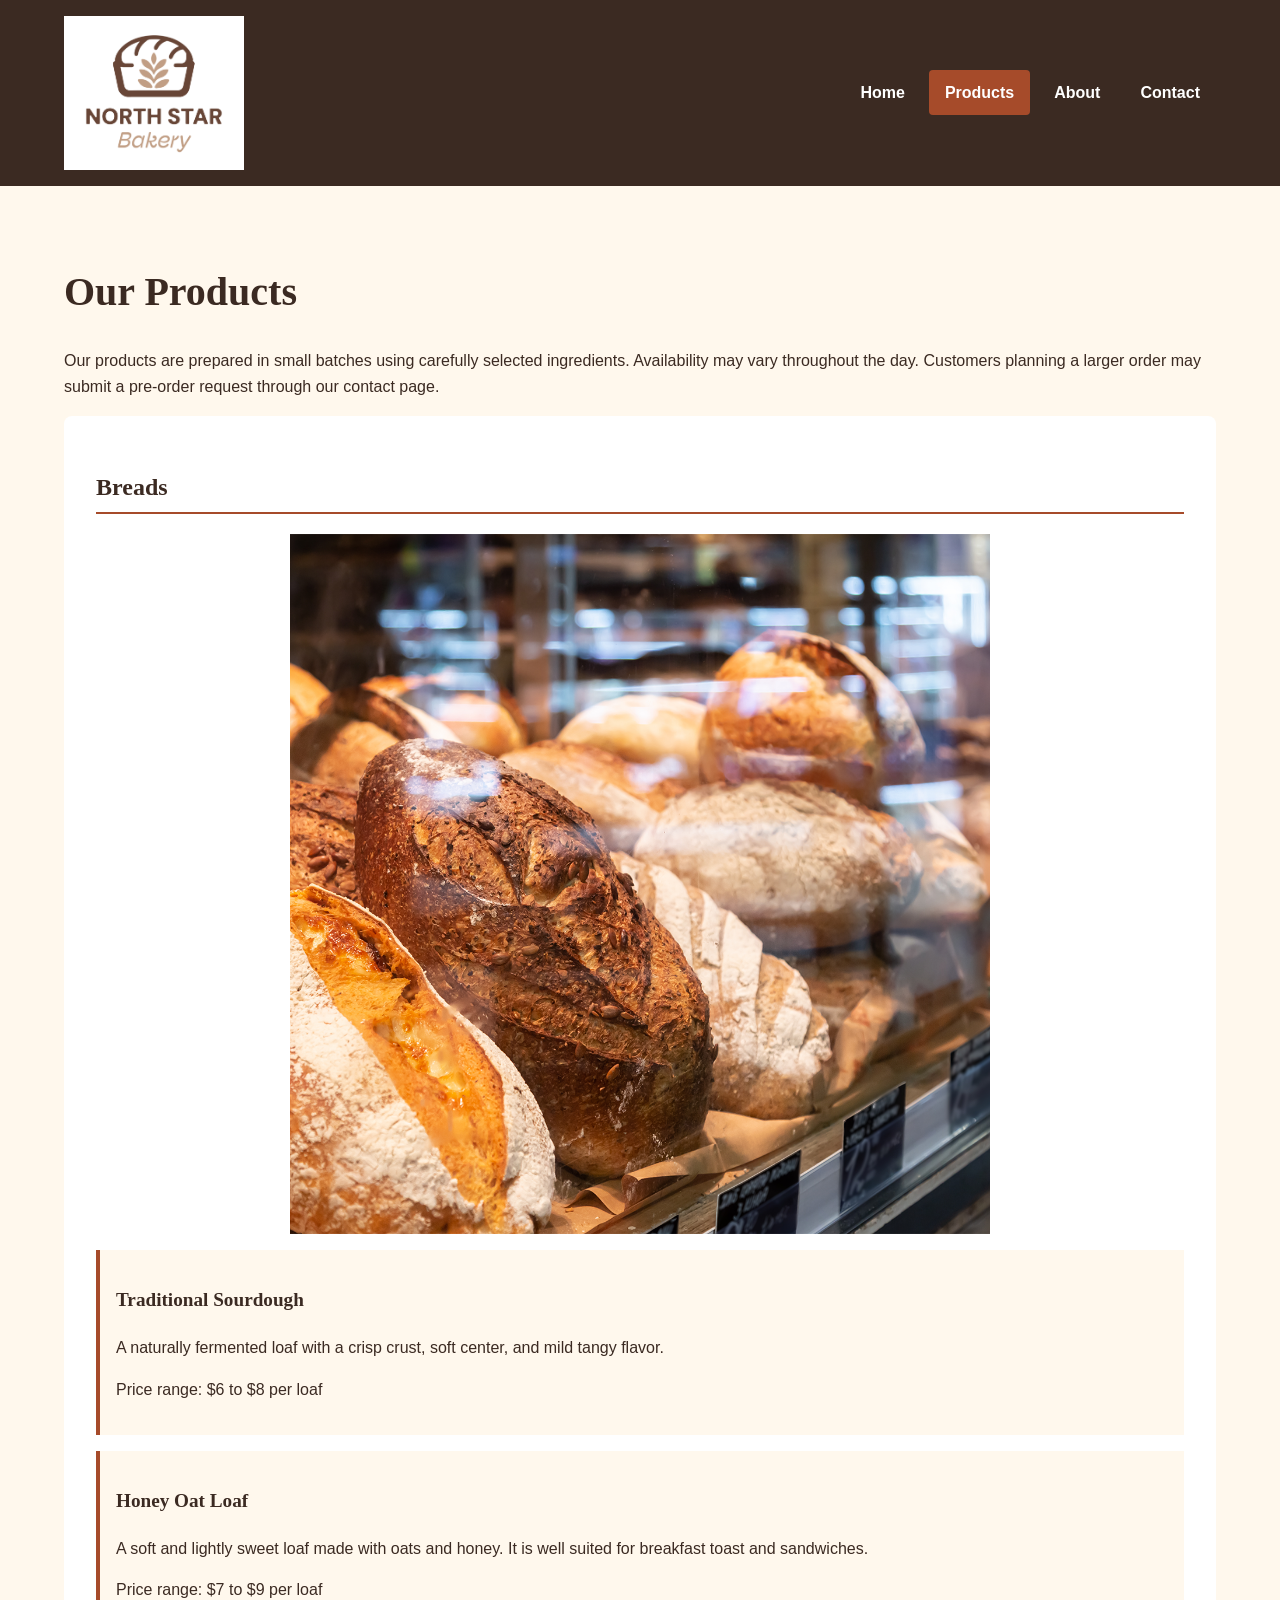
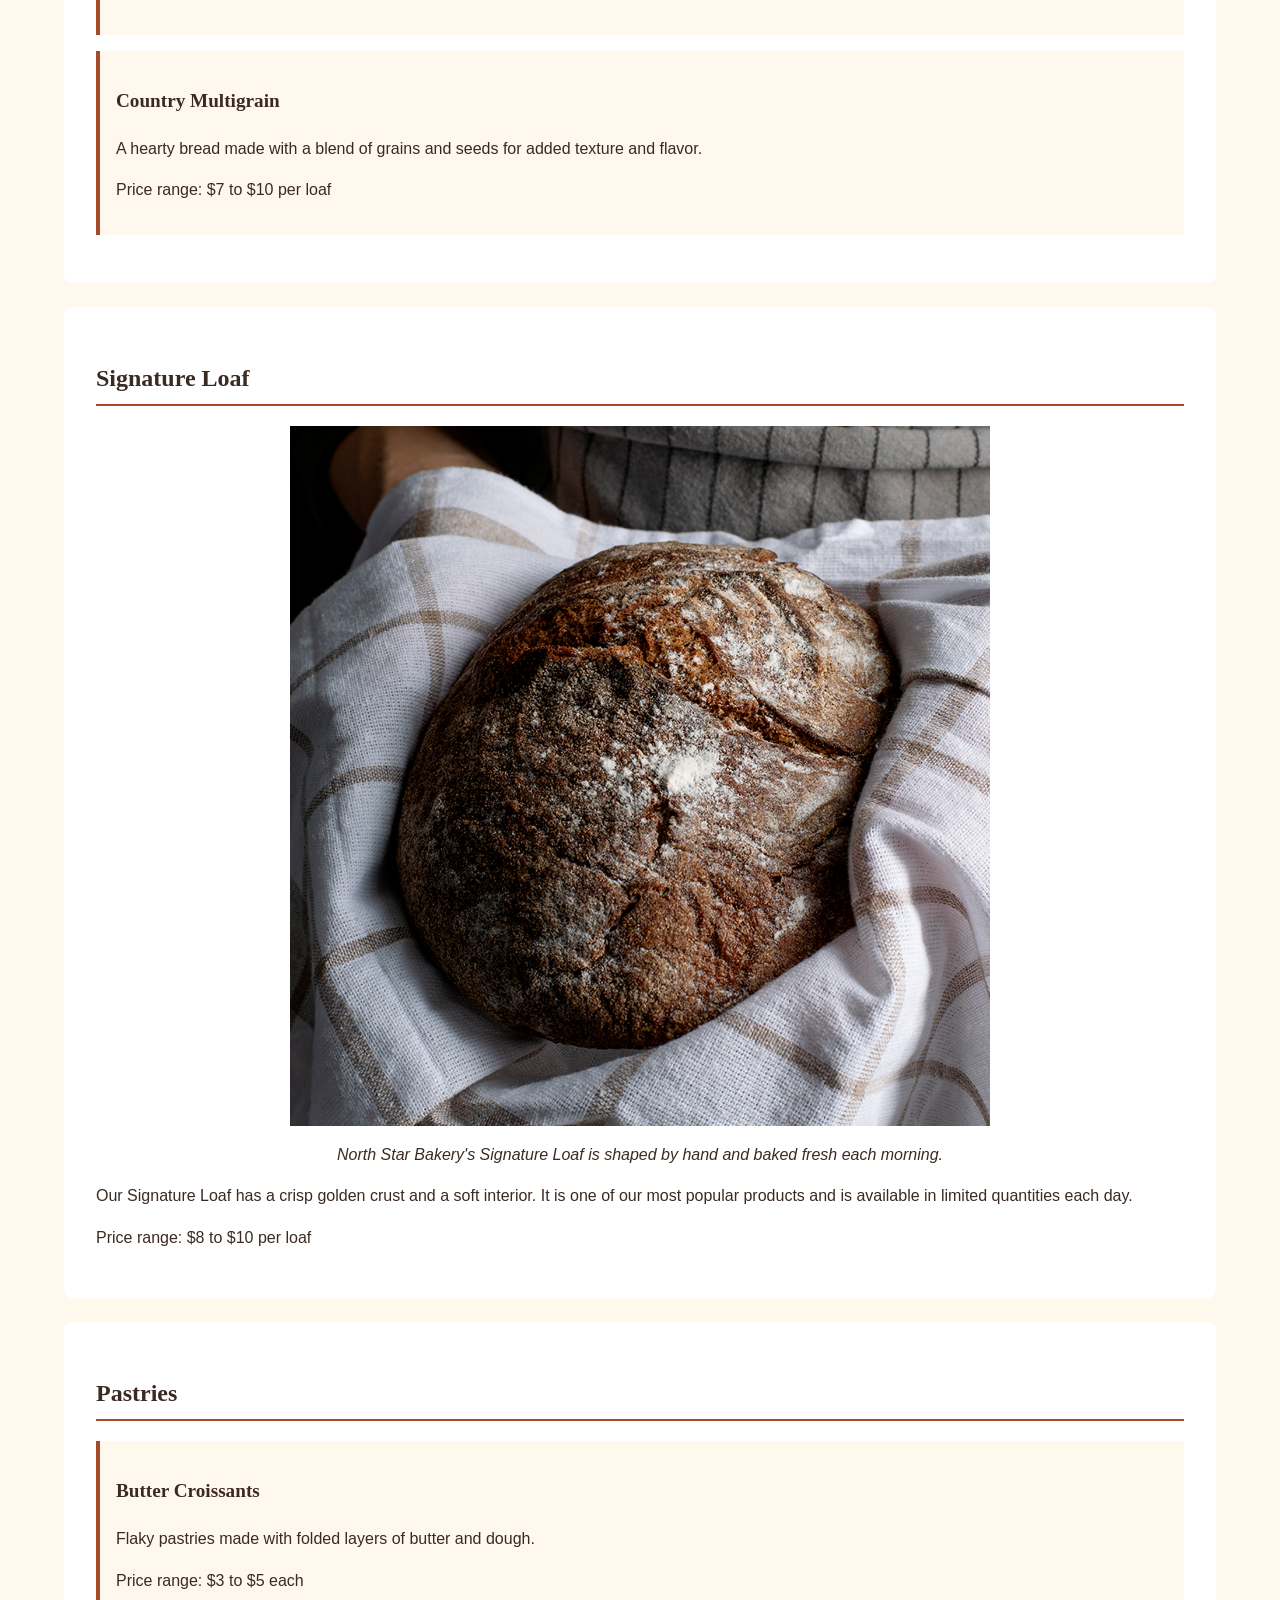
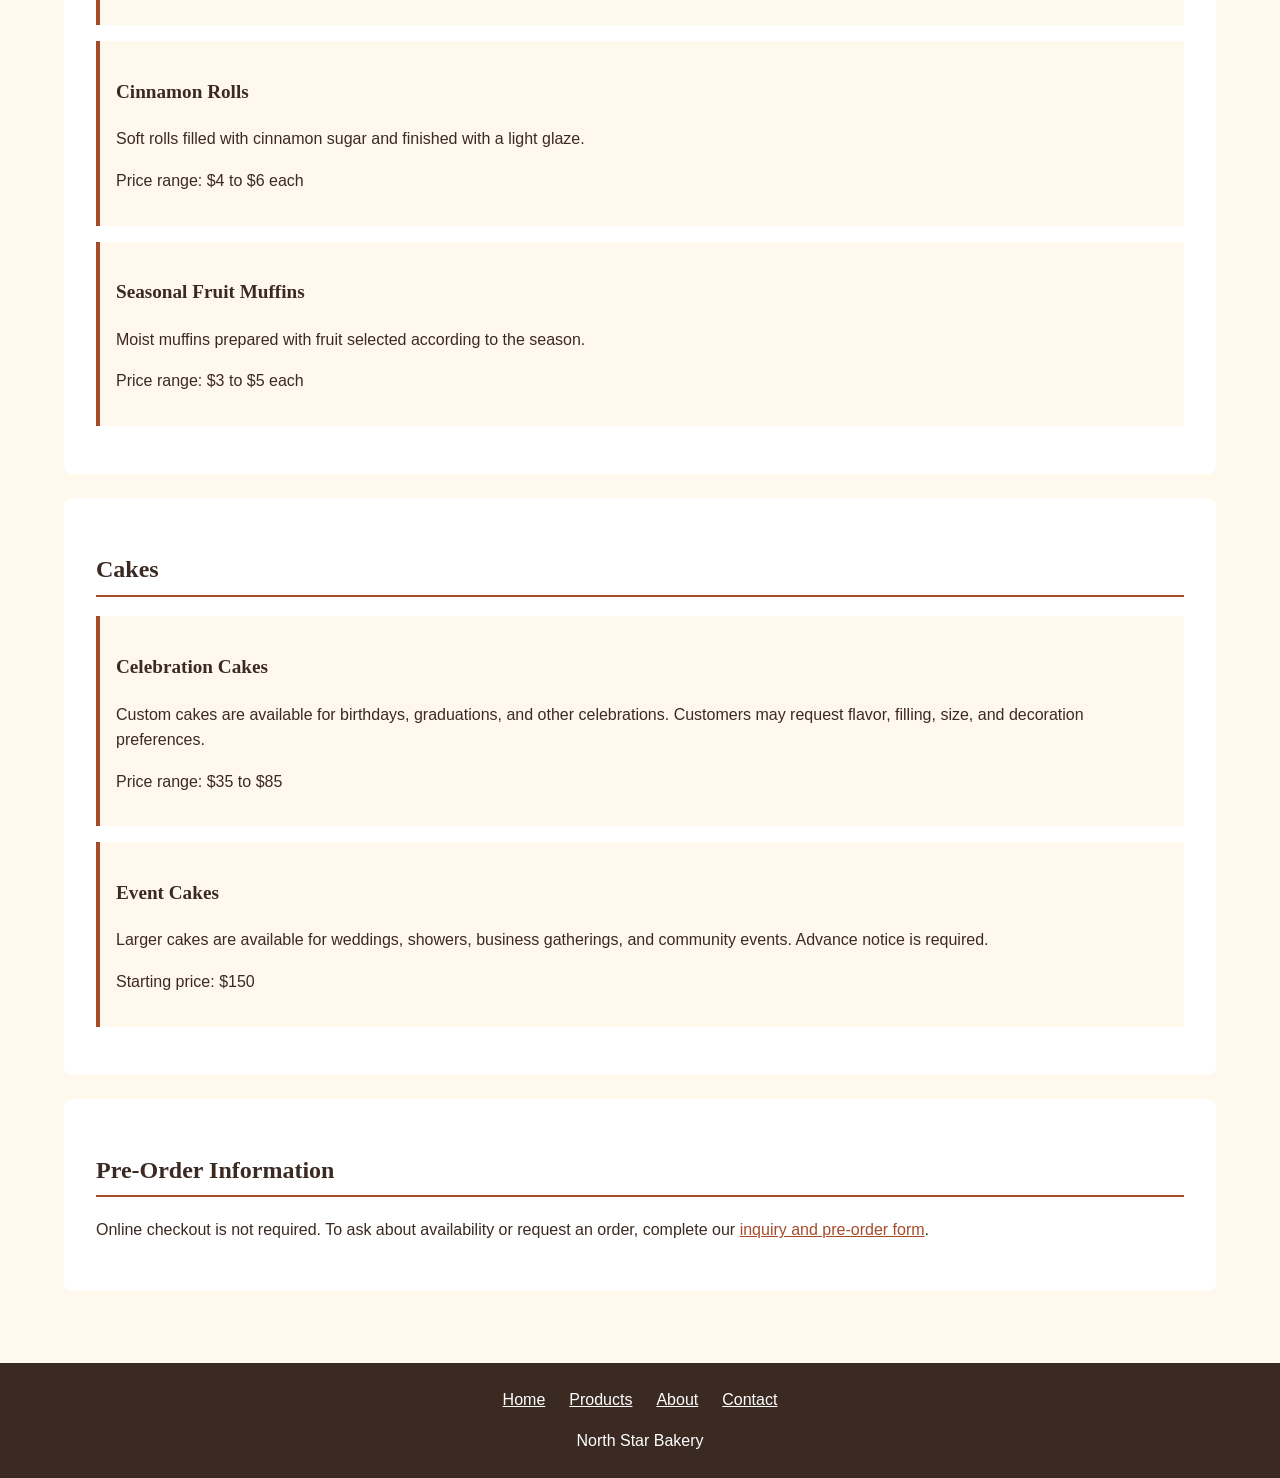
==== products.html @ 8a0f87da "Complete North Star Bakery website" ====
<!DOCTYPE html>
<html lang="en">
<head>
    <meta charset="UTF-8">
    <meta name="viewport" content="width=device-width, initial-scale=1.0">
    <meta
        name="description"
        content="Browse North Star Bakery's breads, pastries, cakes, descriptions, and pricing ranges."
    >
    <title>North Star Bakery | Products</title>
    <link rel="stylesheet" href="styles.css">
</head>

<body>
    <header>
        <img
            src="bakery-logo_c.png"
            alt="North Star Bakery logo"
        >

        <nav aria-label="Primary navigation">
            <ul>
                <li><a href="index.html">Home</a></li>
                <li>
                    <a href="products.html" aria-current="page">Products</a>
                </li>
                <li><a href="about.html">About</a></li>
                <li><a href="contact.html">Contact</a></li>
            </ul>
        </nav>
    </header>

    <main>
        <h1>Our Products</h1>

        <p>
            Our products are prepared in small batches using carefully selected
            ingredients. Availability may vary throughout the day. Customers
            planning a larger order may submit a pre-order request through our
            contact page.
        </p>

        <section>
            <h2>Breads</h2>

            <img
                src="bakery-bread_c.png"
                alt="Assortment of freshly baked artisan breads"
            >

            <article>
                <h3>Traditional Sourdough</h3>
                <p>
                    A naturally fermented loaf with a crisp crust, soft center,
                    and mild tangy flavor.
                </p>
                <p>Price range: $6 to $8 per loaf</p>
            </article>

            <article>
                <h3>Honey Oat Loaf</h3>
                <p>
                    A soft and lightly sweet loaf made with oats and honey. It is
                    well suited for breakfast toast and sandwiches.
                </p>
                <p>Price range: $7 to $9 per loaf</p>
            </article>

            <article>
                <h3>Country Multigrain</h3>
                <p>
                    A hearty bread made with a blend of grains and seeds for
                    added texture and flavor.
                </p>
                <p>Price range: $7 to $10 per loaf</p>
            </article>
        </section>

        <section>
            <h2>Signature Loaf</h2>

            <figure>
                <img
                    src="bakery-signature-loaf_c.png"
                    alt="Golden-brown North Star Bakery signature loaf resting on a wooden surface"
                >
                <figcaption>
                    North Star Bakery's Signature Loaf is shaped by hand and
                    baked fresh each morning.
                </figcaption>
            </figure>

            <p>
                Our Signature Loaf has a crisp golden crust and a soft interior.
                It is one of our most popular products and is available in
                limited quantities each day.
            </p>

            <p>Price range: $8 to $10 per loaf</p>
        </section>

        <section>
            <h2>Pastries</h2>

            <article>
                <h3>Butter Croissants</h3>
                <p>
                    Flaky pastries made with folded layers of butter and dough.
                </p>
                <p>Price range: $3 to $5 each</p>
            </article>

            <article>
                <h3>Cinnamon Rolls</h3>
                <p>
                    Soft rolls filled with cinnamon sugar and finished with a
                    light glaze.
                </p>
                <p>Price range: $4 to $6 each</p>
            </article>

            <article>
                <h3>Seasonal Fruit Muffins</h3>
                <p>
                    Moist muffins prepared with fruit selected according to the
                    season.
                </p>
                <p>Price range: $3 to $5 each</p>
            </article>
        </section>

        <section>
            <h2>Cakes</h2>

            <article>
                <h3>Celebration Cakes</h3>
                <p>
                    Custom cakes are available for birthdays, graduations, and
                    other celebrations. Customers may request flavor, filling,
                    size, and decoration preferences.
                </p>
                <p>Price range: $35 to $85</p>
            </article>

            <article>
                <h3>Event Cakes</h3>
                <p>
                    Larger cakes are available for weddings, showers, business
                    gatherings, and community events. Advance notice is required.
                </p>
                <p>Starting price: $150</p>
            </article>
        </section>

        <section>
            <h2>Pre-Order Information</h2>

            <p>
                Online checkout is not required. To ask about availability or
                request an order, complete our
                <a href="contact.html">inquiry and pre-order form</a>.
            </p>
        </section>
    </main>

    <footer>
        <nav aria-label="Footer navigation">
            <ul>
                <li><a href="index.html">Home</a></li>
                <li><a href="products.html">Products</a></li>
                <li><a href="about.html">About</a></li>
                <li><a href="contact.html">Contact</a></li>
            </ul>
        </nav>

        <p>North Star Bakery</p>
    </footer>
</body>
</html>
---- styles.css ----
/* North Star Bakery - Touchstone 3 */

/* Base styles - mobile first */

* {
    box-sizing: border-box;
}

body {
    margin: 0;
    background-color: #fff8ed;
    color: #3b2a22;
    font-family: Arial, Helvetica, sans-serif;
    font-size: 1rem;
    line-height: 1.6;
}

h1,
h2,
h3 {
    font-family: Georgia, "Times New Roman", serif;
    color: #3b2a22;
}

h1 {
    font-size: 2rem;
    margin-bottom: 1.5rem;
}

h2 {
    font-size: 1.5rem;
    border-bottom: 2px solid #a64b2a;
    padding-bottom: 0.4rem;
}

h3 {
    font-size: 1.2rem;
}

a {
    color: #a64b2a;
}

a:hover,
a:focus {
    text-decoration: none;
}

/* Header and navigation */

header {
    background-color: #3b2a22;
    padding: 1rem;
    text-align: center;
}

header img {
    display: block;
    max-width: 180px;
    height: auto;
    margin: 0 auto 1rem;
}

header nav ul,
footer nav ul {
    display: flex;
    flex-direction: column;
    gap: 0.5rem;
    margin: 0;
    padding: 0;
    list-style: none;
}

header nav a {
    display: block;
    padding: 0.6rem 1rem;
    color: #ffffff;
    font-weight: bold;
    text-decoration: none;
    border-radius: 4px;
}

header nav a:hover,
header nav a:focus,
header nav a[aria-current="page"] {
    background-color: #a64b2a;
    color: #ffffff;
}

/* Main content */

main {
    width: 90%;
    max-width: 1200px;
    margin: 0 auto;
    padding: 2rem 0;
}

section {
    background-color: #ffffff;
    margin-bottom: 1.5rem;
    padding: 1.25rem;
    border-radius: 8px;
}

section img,
figure img {
    display: block;
    width: 100%;
    max-width: 700px;
    height: auto;
    margin: 1rem auto;
}

figure {
    margin: 1rem 0;
}

figcaption {
    text-align: center;
    font-style: italic;
}

article {
    margin: 1rem 0;
    padding: 1rem;
    border-left: 4px solid #a64b2a;
    background-color: #fff8ed;
}

address {
    font-style: normal;
}

audio,
video {
    display: block;
    width: 100%;
    max-width: 700px;
    margin: 1rem auto;
}

/* Forms */

form {
    max-width: 800px;
}

fieldset {
    margin-bottom: 1.5rem;
    padding: 1rem;
    border: 1px solid #a64b2a;
    border-radius: 6px;
}

legend {
    padding: 0 0.5rem;
    font-family: Georgia, "Times New Roman", serif;
    font-weight: bold;
}

label {
    font-weight: bold;
}

input[type="text"],
input[type="email"],
input[type="date"],
textarea {
    display: block;
    width: 100%;
    max-width: 600px;
    margin-top: 0.4rem;
    padding: 0.7rem;
    border: 1px solid #3b2a22;
    border-radius: 4px;
    font: inherit;
}

textarea {
    resize: vertical;
}

button {
    margin: 0.25rem;
    padding: 0.75rem 1.25rem;
    background-color: #a64b2a;
    color: #ffffff;
    border: none;
    border-radius: 4px;
    font: inherit;
    font-weight: bold;
    cursor: pointer;
}

button:hover,
button:focus {
    background-color: #3b2a22;
}

/* Footer */

footer {
    background-color: #3b2a22;
    color: #ffffff;
    padding: 1.5rem;
    text-align: center;
}

footer nav ul {
    align-items: center;
}

footer a {
    color: #ffffff;
}

footer p {
    margin-bottom: 0;
}

/* Larger screens */

@media (min-width: 768px) {
    header {
        display: flex;
        justify-content: space-between;
        align-items: center;
        padding: 1rem 5%;
    }

    header img {
        margin: 0;
    }

    header nav ul {
        flex-direction: row;
        align-items: center;
    }

    footer nav ul {
        flex-direction: row;
        justify-content: center;
        gap: 1.5rem;
    }

    main {
        padding: 3rem 0;
    }

    section {
        padding: 2rem;
    }

    h1 {
        font-size: 2.5rem;
    }
}
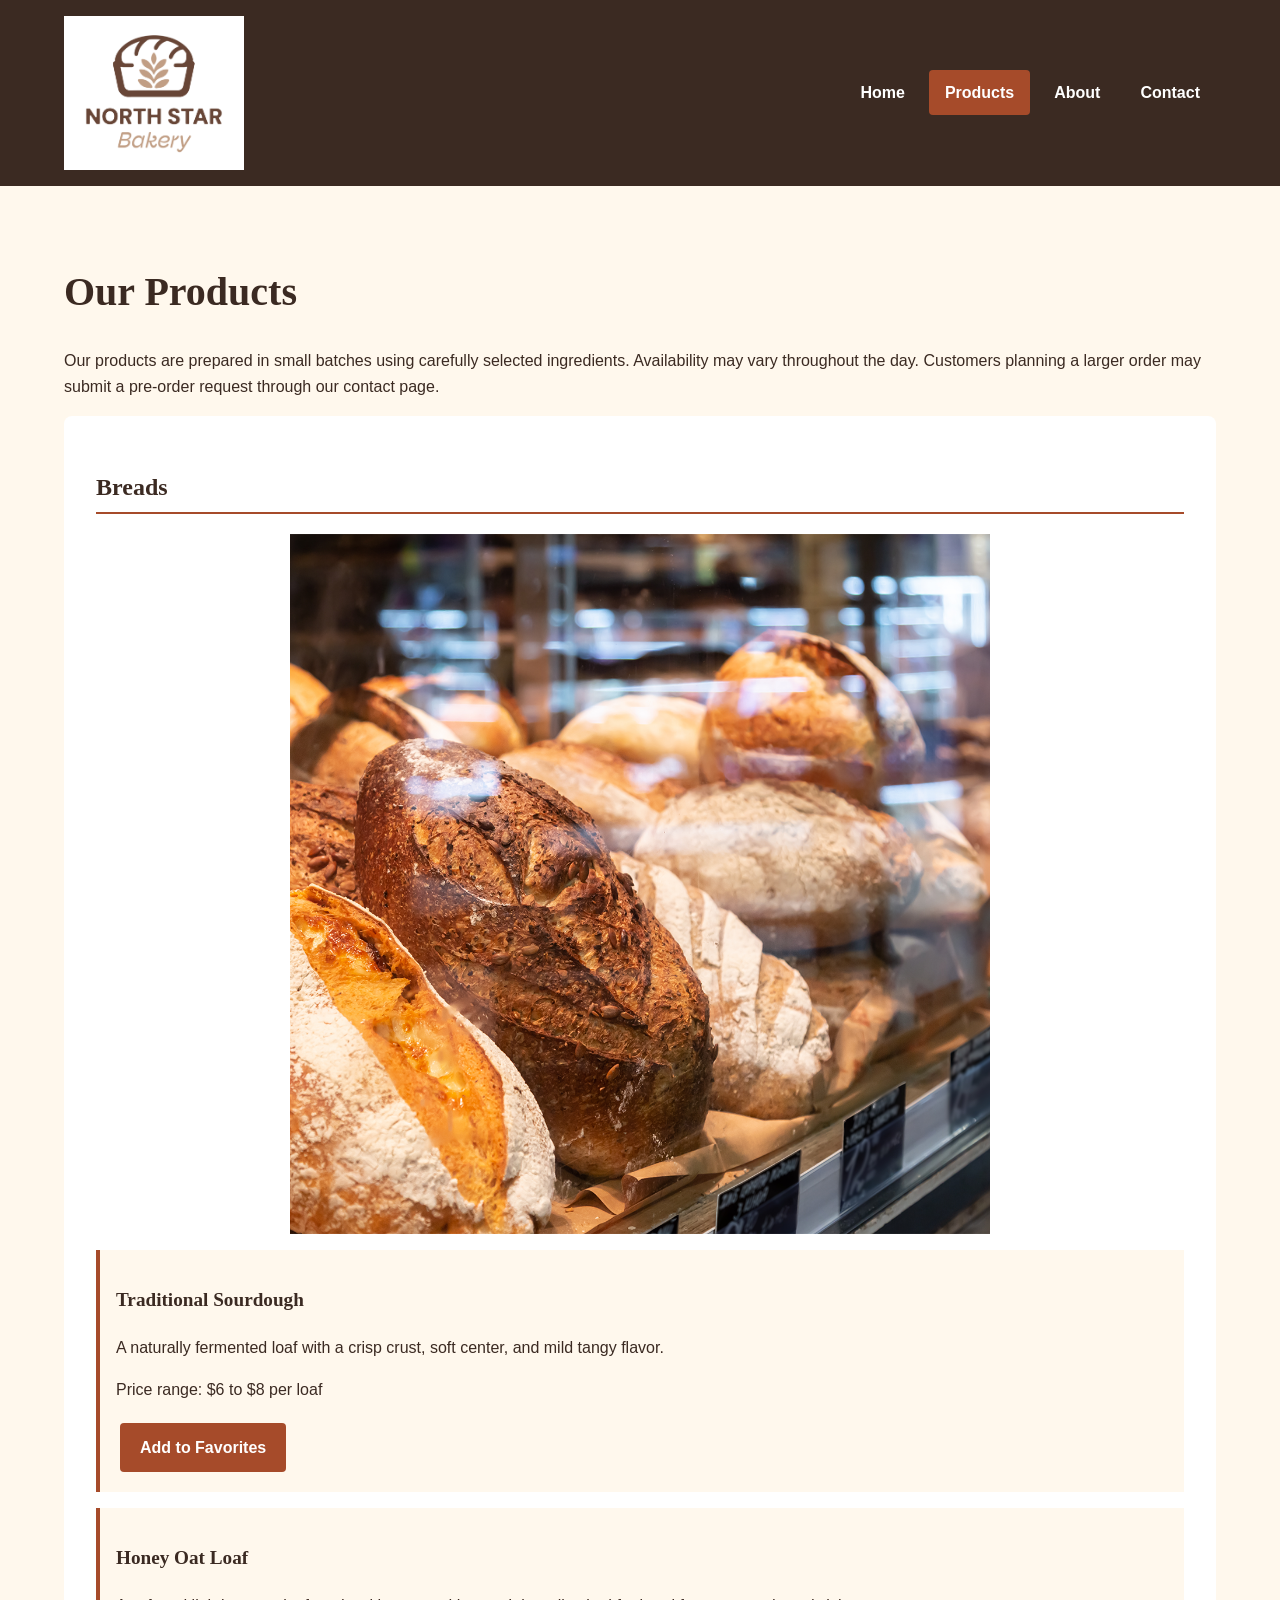
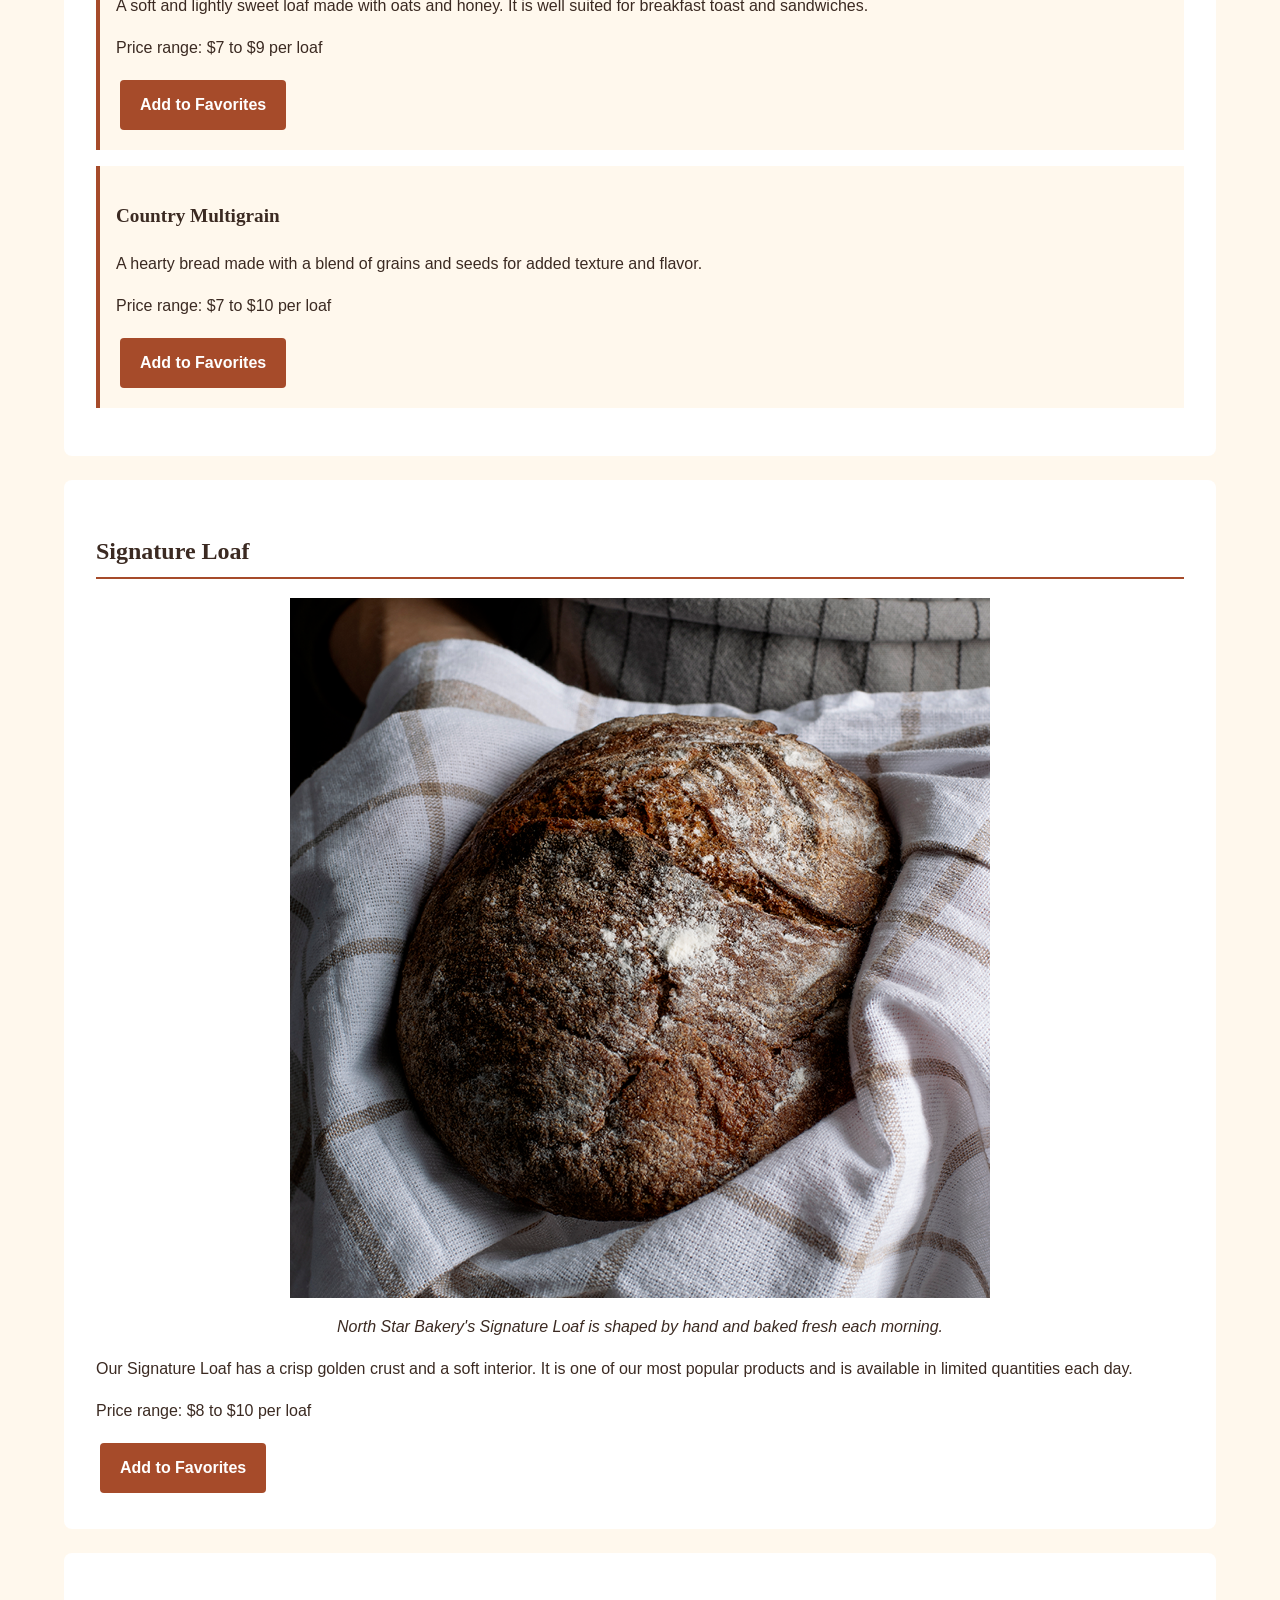
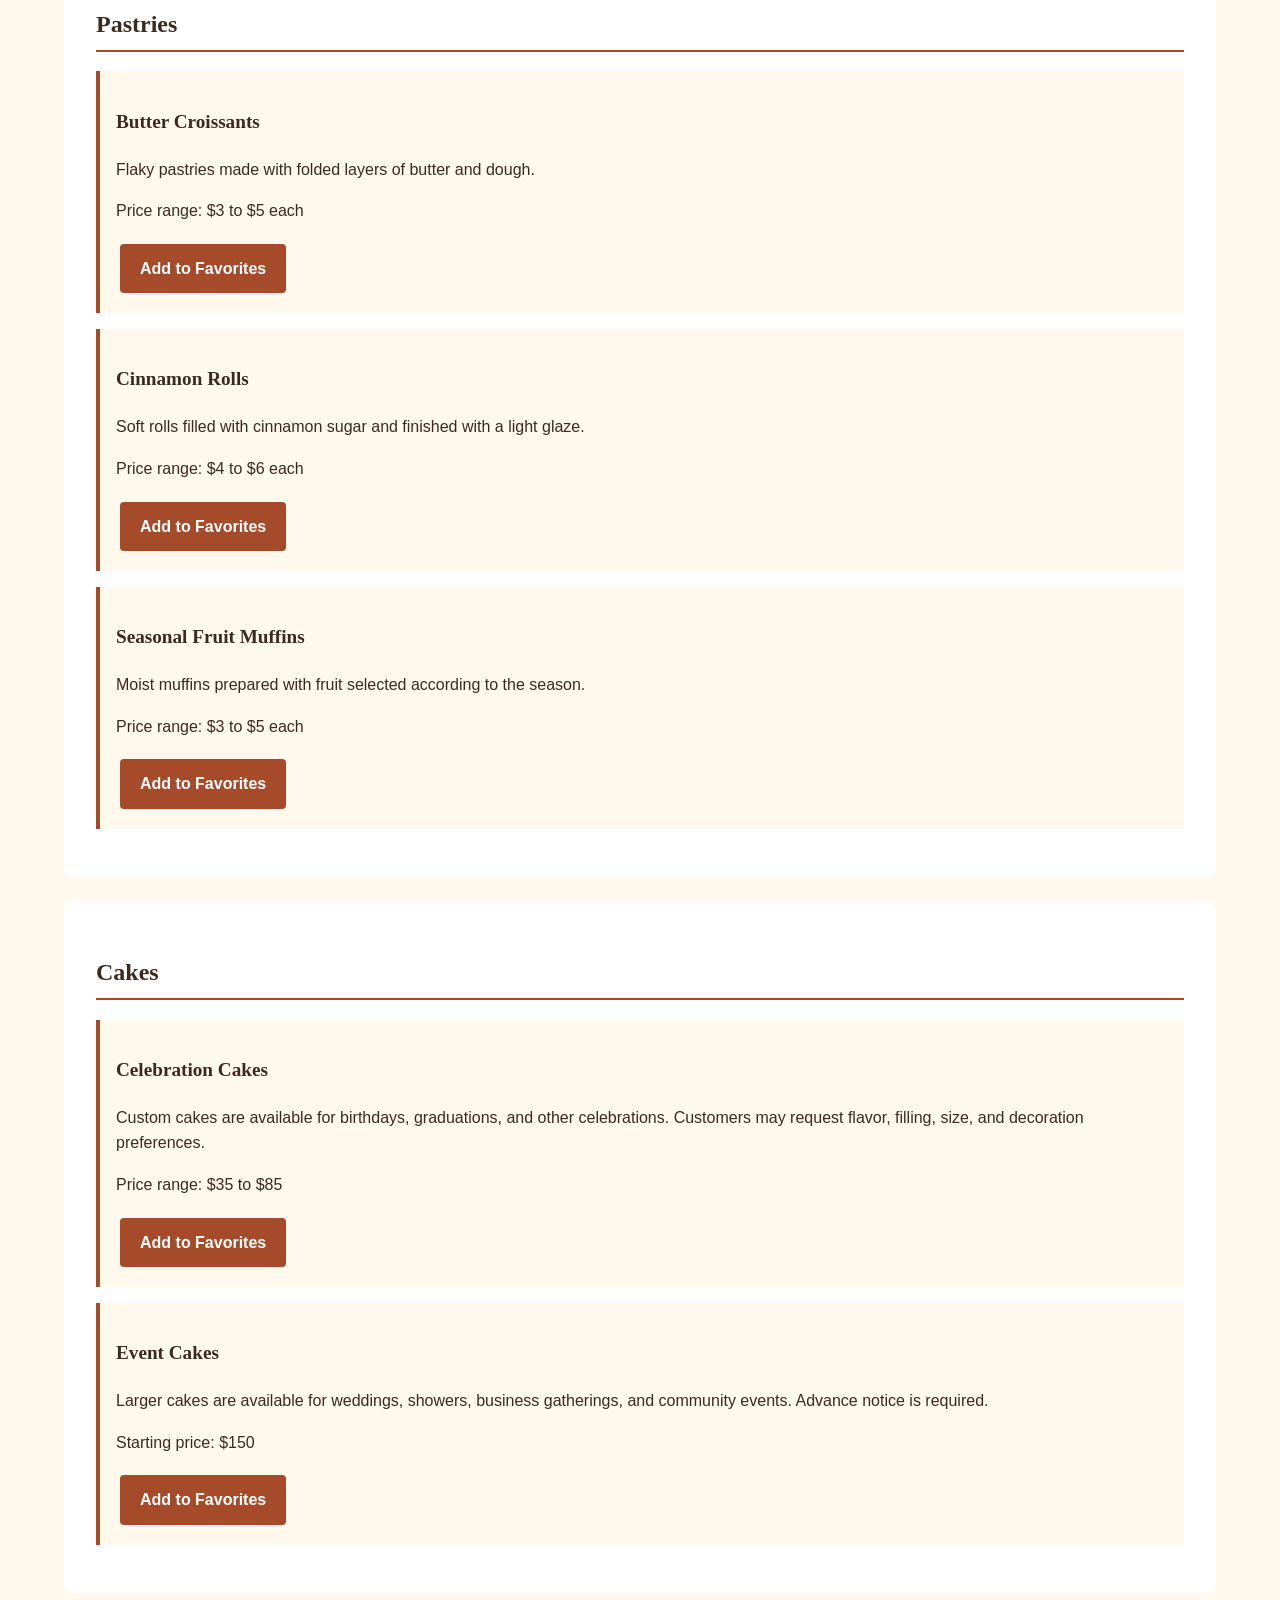
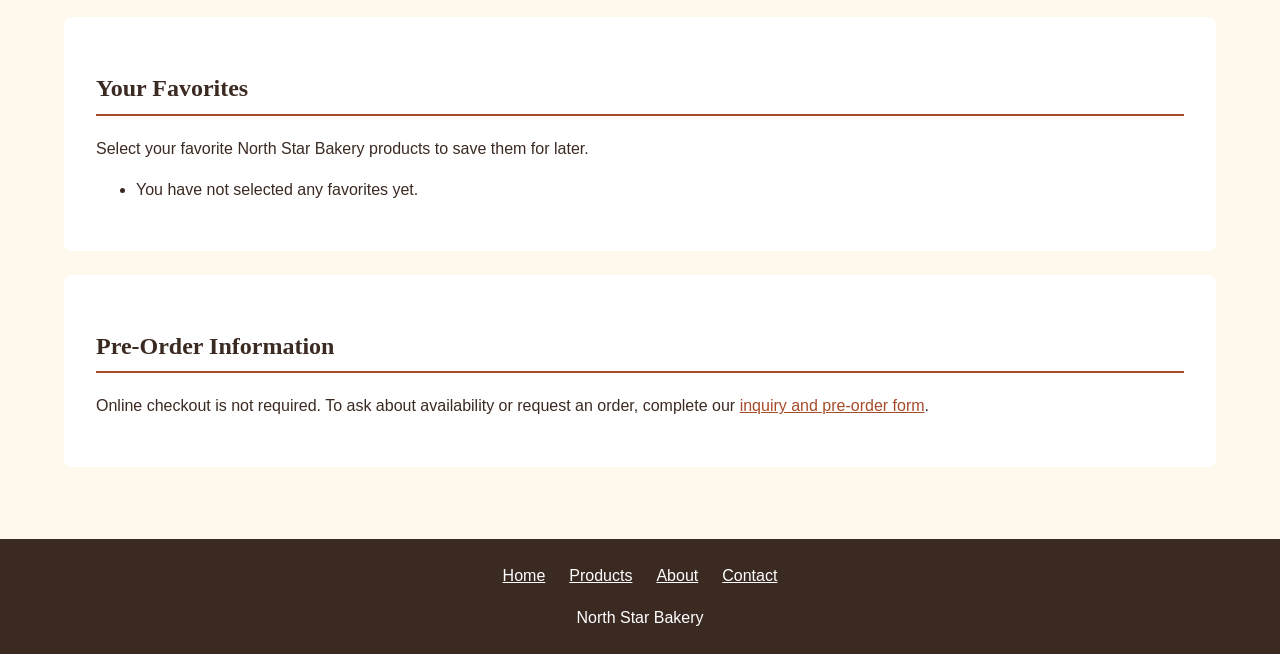
==== commit e7759dbc: "Complete Touchstone 4 Javascript features" ====
--- a/products.html
+++ b/products.html
@@ -55,6 +55,13 @@
                     and mild tangy flavor.
                 </p>
                 <p>Price range: $6 to $8 per loaf</p>
+                <button
+                    type="button"
+                    class="favorite-btn"
+                    data-product="Traditional Sourdough"
+                >
+                    Add to Favorites
+                </button>
             </article>
 
             <article>
@@ -64,6 +71,13 @@
                     well suited for breakfast toast and sandwiches.
                 </p>
                 <p>Price range: $7 to $9 per loaf</p>
+                <button
+                    type="button"
+                    class="favorite-btn"
+                    data-product="Honey Oat Loaf"
+                >
+                    Add to Favorites
+                </button>
             </article>
 
             <article>
@@ -73,6 +87,13 @@
                     added texture and flavor.
                 </p>
                 <p>Price range: $7 to $10 per loaf</p>
+                <button
+                    type="button"
+                    class="favorite-btn"
+                    data-product="Country Multigrain"
+                >
+                    Add to Favorites
+                </button>
             </article>
         </section>
 
@@ -97,6 +118,14 @@
             </p>
 
             <p>Price range: $8 to $10 per loaf</p>
+
+            <button
+                type="button"
+                class="favorite-btn"
+                data-product="Signature Loaf"
+            >
+                Add to Favorites
+            </button>
         </section>
 
         <section>
@@ -108,6 +137,13 @@
                     Flaky pastries made with folded layers of butter and dough.
                 </p>
                 <p>Price range: $3 to $5 each</p>
+                <button
+                    type="button"
+                    class="favorite-btn"
+                    data-product="Butter Croissants"
+                >
+                    Add to Favorites
+                </button>
             </article>
 
             <article>
@@ -117,6 +153,13 @@
                     light glaze.
                 </p>
                 <p>Price range: $4 to $6 each</p>
+                <button
+                    type="button"
+                    class="favorite-btn"
+                    data-product="Cinnamon Rolls"
+                >
+                    Add to Favorites
+                </button>
             </article>
 
             <article>
@@ -126,6 +169,13 @@
                     season.
                 </p>
                 <p>Price range: $3 to $5 each</p>
+                <button
+                    type="button"
+                    class="favorite-btn"
+                    data-product="Seasonal Fruit Muffins"
+                >
+                    Add to Favorites
+                </button>
             </article>
         </section>
 
@@ -140,6 +190,13 @@
                     size, and decoration preferences.
                 </p>
                 <p>Price range: $35 to $85</p>
+                <button
+                    type="button"
+                    class="favorite-btn"
+                    data-product="Celebration Cakes"
+                >
+                    Add to Favorites
+                </button>
             </article>
 
             <article>
@@ -149,7 +206,29 @@
                     gatherings, and community events. Advance notice is required.
                 </p>
                 <p>Starting price: $150</p>
-            </article>
+                <button
+                    type="button"
+                    class="favorite-btn"
+                    data-product="Event Cakes"
+                >
+                    Add to Favorites
+                </button>
+            </article>
+        </section>
+
+        <section id="favorites-section">
+            <h2>Your Favorites</h2>
+
+            <p>
+                Select your favorite North Star Bakery products to save them
+                for later.
+            </p>
+
+            <ul id="favorites-list">
+                <li id="no-favorites">
+                    You have not selected any favorites yet.
+                </li>
+            </ul>
         </section>
 
         <section>
@@ -175,5 +254,7 @@
 
         <p>North Star Bakery</p>
     </footer>
+
+    <script src="script.js"></script>
 </body>
 </html>
--- a/styles.css
+++ b/styles.css
@@ -255,4 +255,13 @@
     h1 {
         font-size: 2.5rem;
     }
+}
+
+/* JavaScript validation */
+
+.error-message {
+    display: block;
+    margin-top: 0.4rem;
+    font-weight: bold;
+    color: #a64b2a;
 }
